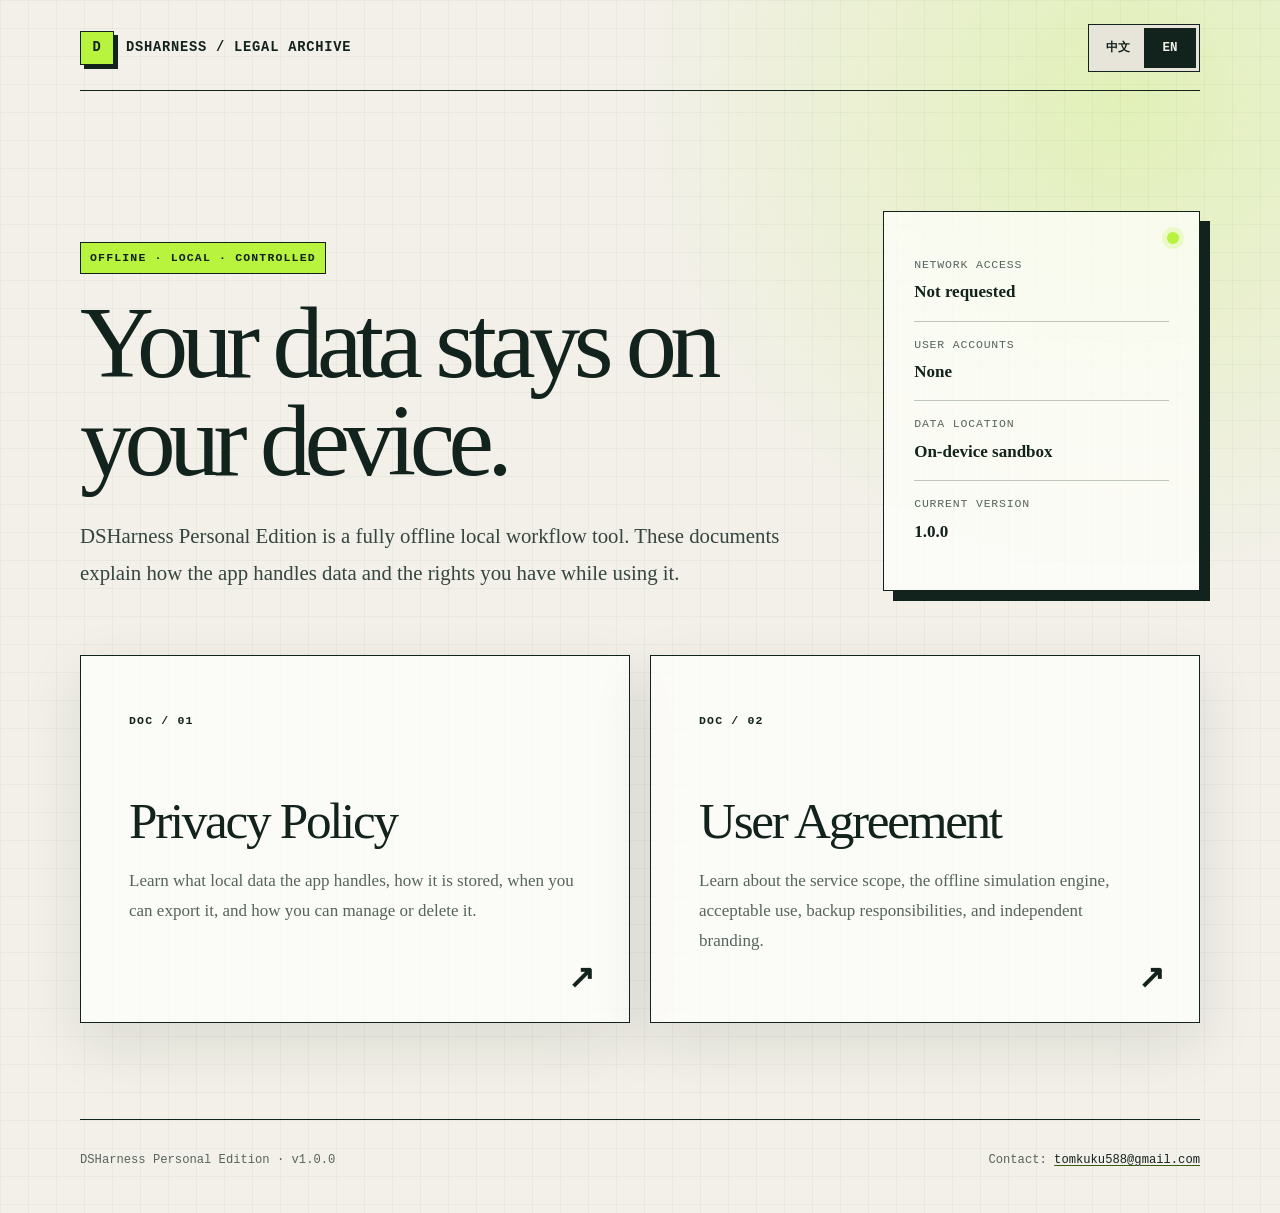
==== index.html @ 398f52ec "feat(合规页面): 发布中英文隐私政策与用户协议" ====
<!doctype html>
<html lang="zh-CN">
<head>
  <meta charset="utf-8">
  <meta name="viewport" content="width=device-width, initial-scale=1">
  <meta name="description" content="DSHarness 个人版隐私政策与用户协议公开页面。">
  <meta name="color-scheme" content="light">
  <title>DSHarness 个人版｜合规文档</title>
  <link rel="stylesheet" href="./style.css">
  <script src="./script.js" defer></script>
</head>
<body data-title-zh="DSHarness 个人版｜合规文档" data-title-en="DSHarness Personal Edition | Legal Documents">
  <div class="site-shell">
    <header class="topbar">
      <a class="brand" href="./index.html" data-preserve-lang aria-label="DSHarness 合规文档 / legal documents home">
        <span class="brand-mark" aria-hidden="true">D</span>
        <span class="brand-text">DSHARNESS / LEGAL ARCHIVE</span>
      </a>
      <div class="language-switcher" data-lang-switcher role="group" aria-label="语言 / Language">
        <button type="button" data-lang-button="zh" aria-pressed="true">中文</button>
        <button type="button" data-lang-button="en" aria-pressed="false">EN</button>
      </div>
    </header>

    <main>
      <div data-lang-panel="zh">
        <section class="hero" aria-labelledby="hero-title-zh">
          <div>
            <span class="eyebrow">离线 · 本地 · 可控</span>
            <h1 id="hero-title-zh">你的数据，留在你的设备。</h1>
            <p class="lead">DSHarness 个人版是一款完全离线的本地工作流工具。这里公开说明应用如何处理数据，以及你在使用服务时享有的权利。</p>
          </div>
          <aside class="status-card" aria-label="应用隐私摘要">
            <dl>
              <div><dt>网络访问</dt><dd>不申请</dd></div>
              <div><dt>账号体系</dt><dd>无</dd></div>
              <div><dt>数据位置</dt><dd>设备本地沙箱</dd></div>
              <div><dt>当前版本</dt><dd>1.0.0</dd></div>
            </dl>
          </aside>
        </section>

        <section class="document-grid" aria-label="合规文档">
          <a class="document-card" href="./privacy-policy.html" data-preserve-lang>
            <span class="document-code">DOC / 01</span>
            <h2>隐私政策</h2>
            <p>了解应用处理哪些本地数据、如何保存、何时由你主动导出，以及你如何管理或删除这些数据。</p>
            <span class="card-arrow" aria-hidden="true">↗</span>
          </a>
          <a class="document-card" href="./user-agreement.html" data-preserve-lang>
            <span class="document-code">DOC / 02</span>
            <h2>用户协议</h2>
            <p>了解服务范围、离线模拟引擎的性质、使用规则、数据备份责任与独立品牌声明。</p>
            <span class="card-arrow" aria-hidden="true">↗</span>
          </a>
        </section>
      </div>

      <div data-lang-panel="en" lang="en" hidden>
        <section class="hero" aria-labelledby="hero-title-en">
          <div>
            <span class="eyebrow">Offline · Local · Controlled</span>
            <h1 id="hero-title-en">Your data stays on your device.</h1>
            <p class="lead">DSHarness Personal Edition is a fully offline local workflow tool. These documents explain how the app handles data and the rights you have while using it.</p>
          </div>
          <aside class="status-card" aria-label="App privacy summary">
            <dl>
              <div><dt>Network access</dt><dd>Not requested</dd></div>
              <div><dt>User accounts</dt><dd>None</dd></div>
              <div><dt>Data location</dt><dd>On-device sandbox</dd></div>
              <div><dt>Current version</dt><dd>1.0.0</dd></div>
            </dl>
          </aside>
        </section>

        <section class="document-grid" aria-label="Legal documents">
          <a class="document-card" href="./privacy-policy.html" data-preserve-lang>
            <span class="document-code">DOC / 01</span>
            <h2>Privacy Policy</h2>
            <p>Learn what local data the app handles, how it is stored, when you can export it, and how you can manage or delete it.</p>
            <span class="card-arrow" aria-hidden="true">↗</span>
          </a>
          <a class="document-card" href="./user-agreement.html" data-preserve-lang>
            <span class="document-code">DOC / 02</span>
            <h2>User Agreement</h2>
            <p>Learn about the service scope, the offline simulation engine, acceptable use, backup responsibilities, and independent branding.</p>
            <span class="card-arrow" aria-hidden="true">↗</span>
          </a>
        </section>
      </div>
    </main>

    <footer class="site-footer">
      <p>DSHarness Personal Edition · v1.0.0</p>
      <p><span data-i18n-zh="联系邮箱：" data-i18n-en="Contact:">联系邮箱：</span> <a href="mailto:tomkuku588@gmail.com">tomkuku588@gmail.com</a></p>
    </footer>
  </div>
</body>
</html>
---- style.css ----
:root {
  color-scheme: light;
  --paper: #f2f0e8;
  --paper-deep: #e7e4d9;
  --ink: #12221c;
  --muted: #56645e;
  --line: #bdc5bd;
  --signal: #b8f33d;
  --signal-dark: #355d0d;
  --panel: rgba(255, 255, 252, 0.74);
  --max-width: 1120px;
  --shadow: 0 20px 56px rgba(18, 34, 28, 0.1);
}
* {
  box-sizing: border-box;
}

html {
  scroll-behavior: smooth;
  background: var(--paper);
}

body {
  min-width: 320px;
  margin: 0;
  color: var(--ink);
  background:
    linear-gradient(rgba(18, 34, 28, 0.035) 1px, transparent 1px),
    linear-gradient(90deg, rgba(18, 34, 28, 0.035) 1px, transparent 1px),
    radial-gradient(circle at 88% 8%, rgba(184, 243, 61, 0.28), transparent 30rem),
    var(--paper);
  background-size: 28px 28px, 28px 28px, auto, auto;
  font-family: "Noto Serif SC", "Source Han Serif SC", "Songti SC", Georgia, serif;
  font-size: 17px;
  line-height: 1.78;
}

a {
  color: var(--ink);
  text-decoration-color: var(--signal-dark);
  text-decoration-thickness: 1px;
  text-underline-offset: 0.2em;
}

a:hover {
  background: var(--signal);
  text-decoration-color: transparent;
}

button,
a {
  -webkit-tap-highlight-color: transparent;
}

:focus-visible {
  outline: 3px solid var(--signal-dark);
  outline-offset: 4px;
}

[hidden] {
  display: none !important;
}

.site-shell {
  width: min(calc(100% - 32px), var(--max-width));
  margin: 0 auto;
}

.topbar {
  display: flex;
  align-items: center;
  justify-content: space-between;
  gap: 24px;
  padding: 24px 0 18px;
  border-bottom: 1px solid var(--ink);
}

.brand {
  display: inline-flex;
  align-items: center;
  gap: 12px;
  font-family: ui-monospace, "SFMono-Regular", Consolas, monospace;
  font-size: 0.86rem;
  font-weight: 700;
  letter-spacing: 0.055em;
  text-decoration: none;
}

.brand-mark {
  display: grid;
  width: 34px;
  height: 34px;
  place-items: center;
  border: 1px solid var(--ink);
  background: var(--signal);
  box-shadow: 4px 4px 0 var(--ink);
}

.language-switcher {
  display: inline-flex;
  padding: 3px;
  border: 1px solid var(--ink);
  background: var(--paper-deep);
}

.language-switcher button {
  min-width: 52px;
  min-height: 40px;
  padding: 7px 12px;
  border: 0;
  color: var(--ink);
  background: transparent;
  font: 700 0.78rem/1 ui-monospace, "SFMono-Regular", Consolas, monospace;
  cursor: pointer;
}

.language-switcher button[aria-pressed="true"] {
  background: var(--ink);
  color: var(--paper);
}

.hero {
  display: grid;
  grid-template-columns: minmax(0, 1.4fr) minmax(260px, 0.6fr);
  gap: 64px;
  align-items: end;
  padding: clamp(64px, 10vw, 120px) 0 64px;
}

.eyebrow,
.document-code,
.section-index,
.meta-label {
  font-family: ui-monospace, "SFMono-Regular", Consolas, monospace;
  font-size: 0.72rem;
  font-weight: 700;
  letter-spacing: 0.1em;
  text-transform: uppercase;
}

.eyebrow {
  display: inline-block;
  margin-bottom: 20px;
  padding: 5px 9px;
  border: 1px solid var(--ink);
  background: var(--signal);
}

h1,
h2,
h3,
p {
  margin-top: 0;
}

h1 {
  max-width: 820px;
  margin-bottom: 28px;
  font-size: clamp(3rem, 8vw, 6.9rem);
  font-weight: 500;
  letter-spacing: -0.065em;
  line-height: 0.95;
}

.document-hero h1 {
  font-size: clamp(2.8rem, 7vw, 5.8rem);
}

.lead {
  max-width: 700px;
  margin-bottom: 0;
  color: #35453f;
  font-size: clamp(1.05rem, 2vw, 1.3rem);
}

.status-card {
  position: relative;
  padding: 30px;
  border: 1px solid var(--ink);
  background: var(--panel);
  box-shadow: 10px 10px 0 var(--ink);
}

.status-card::before {
  position: absolute;
  top: 20px;
  right: 20px;
  width: 12px;
  height: 12px;
  border-radius: 50%;
  background: var(--signal);
  box-shadow: 0 0 0 5px rgba(184, 243, 61, 0.22);
  content: "";
}

.status-card dl,
.document-meta dl {
  margin: 0;
}

.status-card div,
.document-meta div {
  padding: 13px 0;
  border-bottom: 1px solid var(--line);
}

.status-card div:last-child,
.document-meta div:last-child {
  border-bottom: 0;
}

dt {
  color: var(--muted);
  font-family: ui-monospace, "SFMono-Regular", Consolas, monospace;
  font-size: 0.72rem;
  letter-spacing: 0.07em;
  text-transform: uppercase;
}

dd {
  margin: 2px 0 0;
  font-weight: 650;
}

.document-grid {
  display: grid;
  grid-template-columns: repeat(2, minmax(0, 1fr));
  gap: 20px;
  padding-bottom: 96px;
}

.document-card {
  position: relative;
  min-height: 330px;
  padding: clamp(28px, 4vw, 48px);
  overflow: hidden;
  border: 1px solid var(--ink);
  background: var(--panel);
  box-shadow: var(--shadow);
  text-decoration: none;
  transition: transform 180ms ease, box-shadow 180ms ease;
}

.document-card:hover {
  transform: translateY(-6px);
  background: #fffefa;
  box-shadow: 12px 16px 0 var(--signal-dark);
}

.document-card h2 {
  max-width: 460px;
  margin: 60px 0 18px;
  font-size: clamp(2rem, 4vw, 3.35rem);
  font-weight: 500;
  letter-spacing: -0.045em;
  line-height: 1.05;
}

.document-card p {
  max-width: 540px;
  color: var(--muted);
}

.card-arrow {
  position: absolute;
  right: 34px;
  bottom: 26px;
  font: 700 2rem/1 ui-monospace, "SFMono-Regular", Consolas, monospace;
}

.document-hero {
  display: grid;
  grid-template-columns: minmax(0, 1.45fr) minmax(250px, 0.55fr);
  gap: 64px;
  align-items: end;
  padding: clamp(58px, 9vw, 104px) 0 54px;
  border-bottom: 1px solid var(--ink);
}

.document-meta {
  padding: 22px 26px;
  border-left: 5px solid var(--signal);
  background: rgba(255, 255, 252, 0.58);
}

.legal-layout {
  display: grid;
  grid-template-columns: 230px minmax(0, 740px);
  gap: clamp(36px, 8vw, 96px);
  justify-content: center;
  padding: 64px 0 110px;
}

.toc {
  position: sticky;
  top: 24px;
  align-self: start;
  padding-top: 8px;
}

.toc p {
  margin-bottom: 14px;
  font-family: ui-monospace, "SFMono-Regular", Consolas, monospace;
  font-size: 0.72rem;
  font-weight: 700;
  letter-spacing: 0.08em;
  text-transform: uppercase;
}

.toc a {
  display: block;
  padding: 8px 0;
  color: var(--muted);
  font-size: 0.88rem;
  text-decoration: none;
}

.toc a:hover {
  color: var(--ink);
  background: transparent;
  text-decoration: underline;
  text-decoration-color: var(--signal-dark);
}

.legal-content section {
  scroll-margin-top: 24px;
  padding: 8px 0 42px;
  border-bottom: 1px solid var(--line);
}

.legal-content section + section {
  padding-top: 42px;
}

.legal-content h2 {
  margin-bottom: 18px;
  font-size: clamp(1.45rem, 3vw, 2.05rem);
  font-weight: 600;
  letter-spacing: -0.025em;
  line-height: 1.25;
}

.section-index {
  display: block;
  margin-bottom: 8px;
  color: var(--signal-dark);
}

.legal-content ul {
  padding-left: 1.3em;
}

.legal-content li + li {
  margin-top: 8px;
}

.notice {
  padding: 22px 24px;
  border: 1px solid var(--ink);
  background: var(--signal);
  color: var(--ink);
}

.site-footer {
  display: flex;
  justify-content: space-between;
  gap: 32px;
  padding: 30px 0 42px;
  border-top: 1px solid var(--ink);
  color: var(--muted);
  font-family: ui-monospace, "SFMono-Regular", Consolas, monospace;
  font-size: 0.76rem;
}

.site-footer p {
  margin: 0;
}

@media (prefers-reduced-motion: reduce) {
  html {
    scroll-behavior: auto;
  }

  *,
  *::before,
  *::after {
    transition-duration: 0.01ms !important;
    animation-duration: 0.01ms !important;
    animation-iteration-count: 1 !important;
  }
}

@media (max-width: 760px) {
  body {
    font-size: 16px;
  }

  .topbar {
    align-items: flex-start;
  }

  .brand-text {
    max-width: 150px;
  }

  .hero,
  .document-hero,
  .document-grid,
  .legal-layout {
    grid-template-columns: 1fr;
  }

  .hero,
  .document-hero {
    gap: 38px;
  }

  .legal-layout {
    gap: 28px;
    padding-top: 38px;
  }

  .toc {
    position: static;
    display: grid;
    grid-template-columns: repeat(2, minmax(0, 1fr));
    gap: 2px 16px;
    padding: 18px;
    border: 1px solid var(--line);
    background: var(--panel);
  }

  .toc p {
    grid-column: 1 / -1;
  }

  .document-card {
    min-height: 290px;
  }

  .site-footer {
    display: block;
  }

  .site-footer p + p {
    margin-top: 8px;
  }
}

@media print {
  body {
    background: #fff;
    color: #000;
    font-size: 11pt;
  }

  .language-switcher,
  .toc {
    display: none;
  }

  .site-shell {
    width: 100%;
  }

  .document-hero,
  .legal-layout {
    display: block;
    padding: 24px 0;
  }

  .document-meta {
    margin-top: 20px;
  }
}
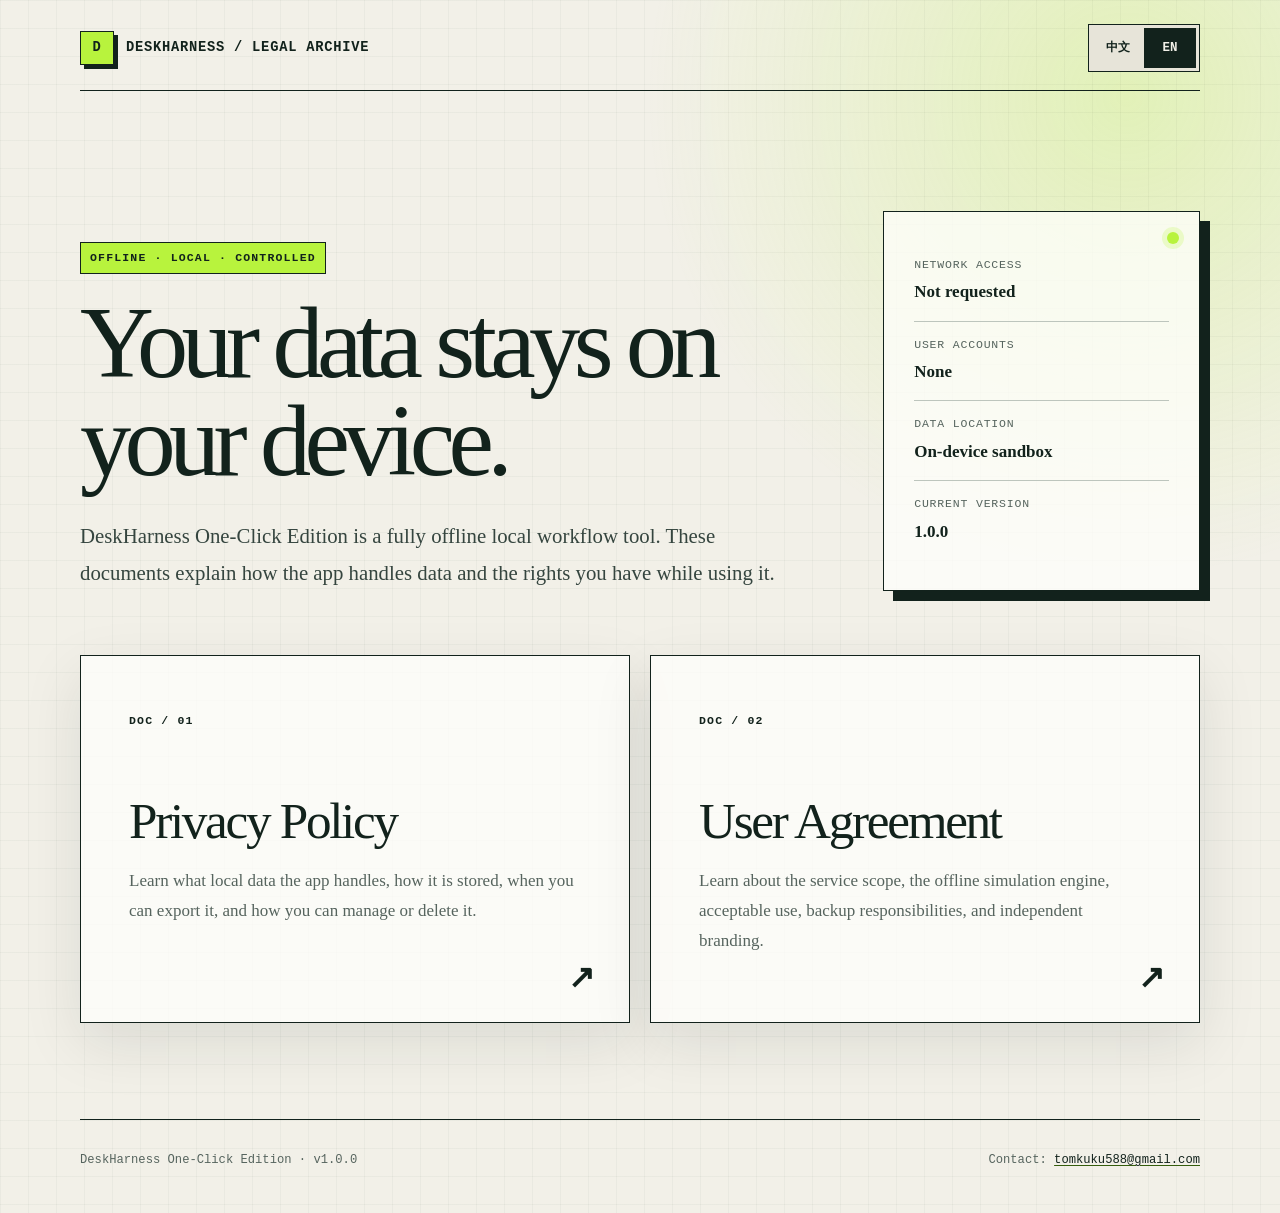
==== commit e2cb953b: "fix(合规页面): 更新应用名称为DeskHarness一键版" ====
--- a/index.html
+++ b/index.html
@@ -3,18 +3,18 @@
 <head>
   <meta charset="utf-8">
   <meta name="viewport" content="width=device-width, initial-scale=1">
-  <meta name="description" content="DSHarness 个人版隐私政策与用户协议公开页面。">
+  <meta name="description" content="DeskHarness一键版隐私政策与用户协议公开页面。">
   <meta name="color-scheme" content="light">
-  <title>DSHarness 个人版｜合规文档</title>
+  <title>DeskHarness一键版｜合规文档</title>
   <link rel="stylesheet" href="./style.css">
   <script src="./script.js" defer></script>
 </head>
-<body data-title-zh="DSHarness 个人版｜合规文档" data-title-en="DSHarness Personal Edition | Legal Documents">
+<body data-title-zh="DeskHarness一键版｜合规文档" data-title-en="DeskHarness One-Click Edition | Legal Documents">
   <div class="site-shell">
     <header class="topbar">
-      <a class="brand" href="./index.html" data-preserve-lang aria-label="DSHarness 合规文档 / legal documents home">
+      <a class="brand" href="./index.html" data-preserve-lang aria-label="DeskHarness一键版合规文档 / legal documents home">
         <span class="brand-mark" aria-hidden="true">D</span>
-        <span class="brand-text">DSHARNESS / LEGAL ARCHIVE</span>
+        <span class="brand-text">DESKHARNESS / LEGAL ARCHIVE</span>
       </a>
       <div class="language-switcher" data-lang-switcher role="group" aria-label="语言 / Language">
         <button type="button" data-lang-button="zh" aria-pressed="true">中文</button>
@@ -28,7 +28,7 @@
           <div>
             <span class="eyebrow">离线 · 本地 · 可控</span>
             <h1 id="hero-title-zh">你的数据，留在你的设备。</h1>
-            <p class="lead">DSHarness 个人版是一款完全离线的本地工作流工具。这里公开说明应用如何处理数据，以及你在使用服务时享有的权利。</p>
+            <p class="lead">DeskHarness一键版是一款完全离线的本地工作流工具。这里公开说明应用如何处理数据，以及你在使用服务时享有的权利。</p>
           </div>
           <aside class="status-card" aria-label="应用隐私摘要">
             <dl>
@@ -61,7 +61,7 @@
           <div>
             <span class="eyebrow">Offline · Local · Controlled</span>
             <h1 id="hero-title-en">Your data stays on your device.</h1>
-            <p class="lead">DSHarness Personal Edition is a fully offline local workflow tool. These documents explain how the app handles data and the rights you have while using it.</p>
+            <p class="lead">DeskHarness One-Click Edition is a fully offline local workflow tool. These documents explain how the app handles data and the rights you have while using it.</p>
           </div>
           <aside class="status-card" aria-label="App privacy summary">
             <dl>
@@ -91,7 +91,7 @@
     </main>
 
     <footer class="site-footer">
-      <p>DSHarness Personal Edition · v1.0.0</p>
+      <p>DeskHarness One-Click Edition · v1.0.0</p>
       <p><span data-i18n-zh="联系邮箱：" data-i18n-en="Contact:">联系邮箱：</span> <a href="mailto:tomkuku588@gmail.com">tomkuku588@gmail.com</a></p>
     </footer>
   </div>
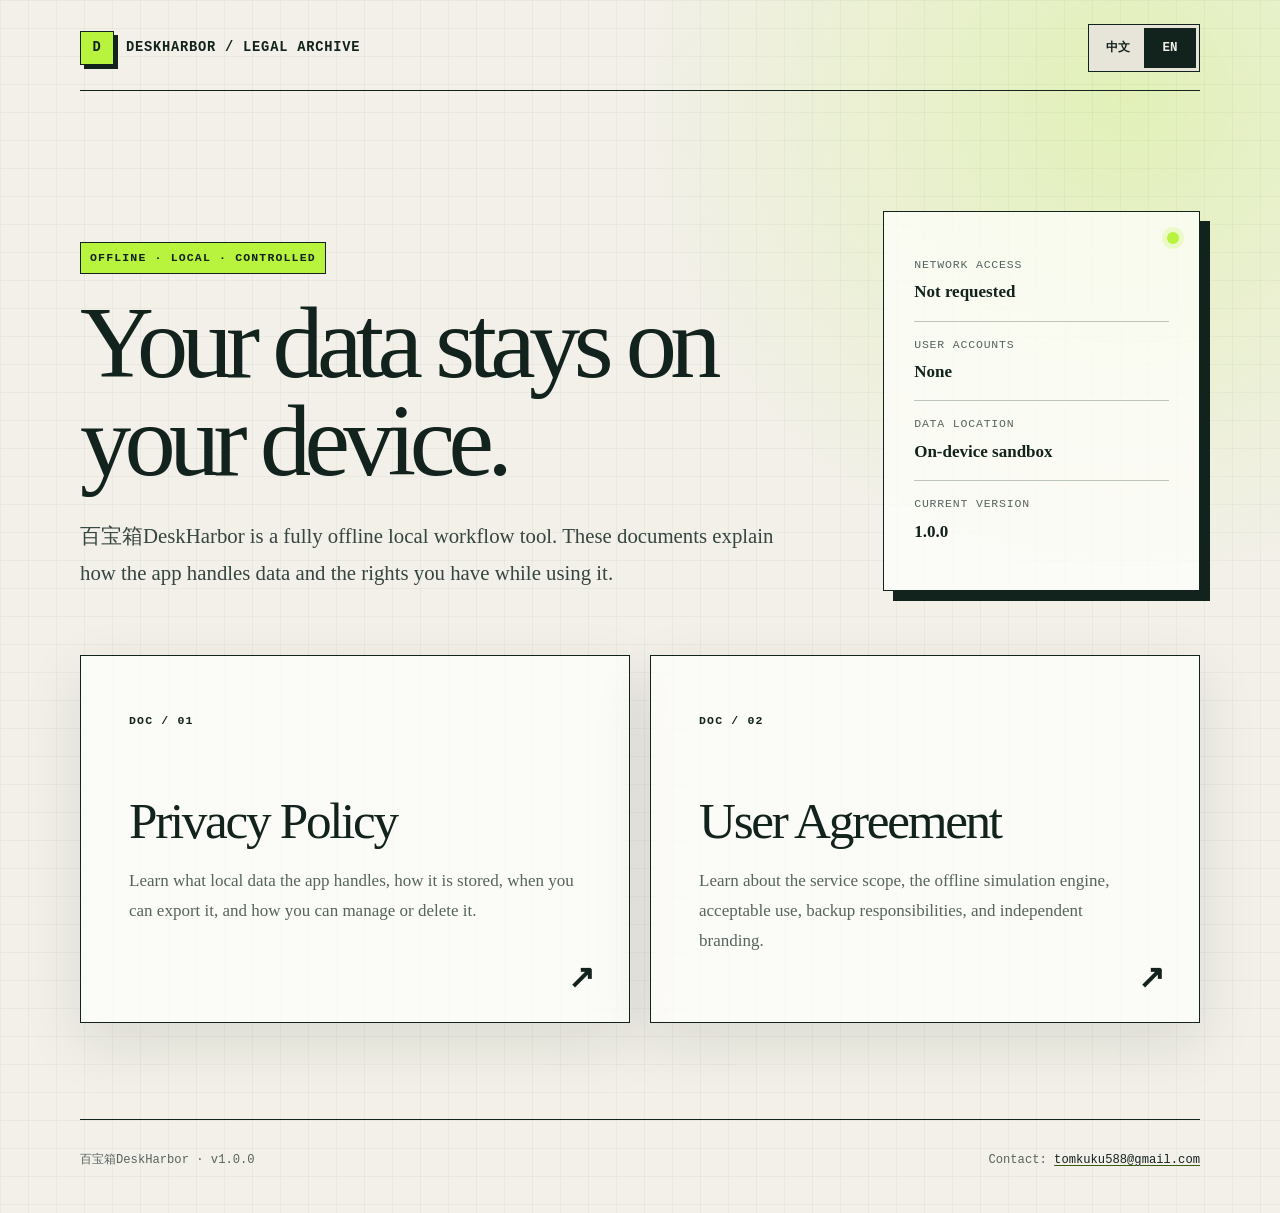
==== commit 635daaa8: "fix(合规页面): 更新应用名称为百宝箱DeskHarbor" ====
--- a/index.html
+++ b/index.html
@@ -3,18 +3,18 @@
 <head>
   <meta charset="utf-8">
   <meta name="viewport" content="width=device-width, initial-scale=1">
-  <meta name="description" content="DeskHarness一键版隐私政策与用户协议公开页面。">
+  <meta name="description" content="百宝箱DeskHarbor隐私政策与用户协议公开页面。">
   <meta name="color-scheme" content="light">
-  <title>DeskHarness一键版｜合规文档</title>
+  <title>百宝箱DeskHarbor｜合规文档</title>
   <link rel="stylesheet" href="./style.css">
   <script src="./script.js" defer></script>
 </head>
-<body data-title-zh="DeskHarness一键版｜合规文档" data-title-en="DeskHarness One-Click Edition | Legal Documents">
+<body data-title-zh="百宝箱DeskHarbor｜合规文档" data-title-en="百宝箱DeskHarbor | Legal Documents">
   <div class="site-shell">
     <header class="topbar">
-      <a class="brand" href="./index.html" data-preserve-lang aria-label="DeskHarness一键版合规文档 / legal documents home">
+      <a class="brand" href="./index.html" data-preserve-lang aria-label="百宝箱DeskHarbor合规文档 / legal documents home">
         <span class="brand-mark" aria-hidden="true">D</span>
-        <span class="brand-text">DESKHARNESS / LEGAL ARCHIVE</span>
+        <span class="brand-text">DESKHARBOR / LEGAL ARCHIVE</span>
       </a>
       <div class="language-switcher" data-lang-switcher role="group" aria-label="语言 / Language">
         <button type="button" data-lang-button="zh" aria-pressed="true">中文</button>
@@ -28,7 +28,7 @@
           <div>
             <span class="eyebrow">离线 · 本地 · 可控</span>
             <h1 id="hero-title-zh">你的数据，留在你的设备。</h1>
-            <p class="lead">DeskHarness一键版是一款完全离线的本地工作流工具。这里公开说明应用如何处理数据，以及你在使用服务时享有的权利。</p>
+            <p class="lead">百宝箱DeskHarbor是一款完全离线的本地工作流工具。这里公开说明应用如何处理数据，以及你在使用服务时享有的权利。</p>
           </div>
           <aside class="status-card" aria-label="应用隐私摘要">
             <dl>
@@ -61,7 +61,7 @@
           <div>
             <span class="eyebrow">Offline · Local · Controlled</span>
             <h1 id="hero-title-en">Your data stays on your device.</h1>
-            <p class="lead">DeskHarness One-Click Edition is a fully offline local workflow tool. These documents explain how the app handles data and the rights you have while using it.</p>
+            <p class="lead">百宝箱DeskHarbor is a fully offline local workflow tool. These documents explain how the app handles data and the rights you have while using it.</p>
           </div>
           <aside class="status-card" aria-label="App privacy summary">
             <dl>
@@ -91,7 +91,7 @@
     </main>
 
     <footer class="site-footer">
-      <p>DeskHarness One-Click Edition · v1.0.0</p>
+      <p>百宝箱DeskHarbor · v1.0.0</p>
       <p><span data-i18n-zh="联系邮箱：" data-i18n-en="Contact:">联系邮箱：</span> <a href="mailto:tomkuku588@gmail.com">tomkuku588@gmail.com</a></p>
     </footer>
   </div>
